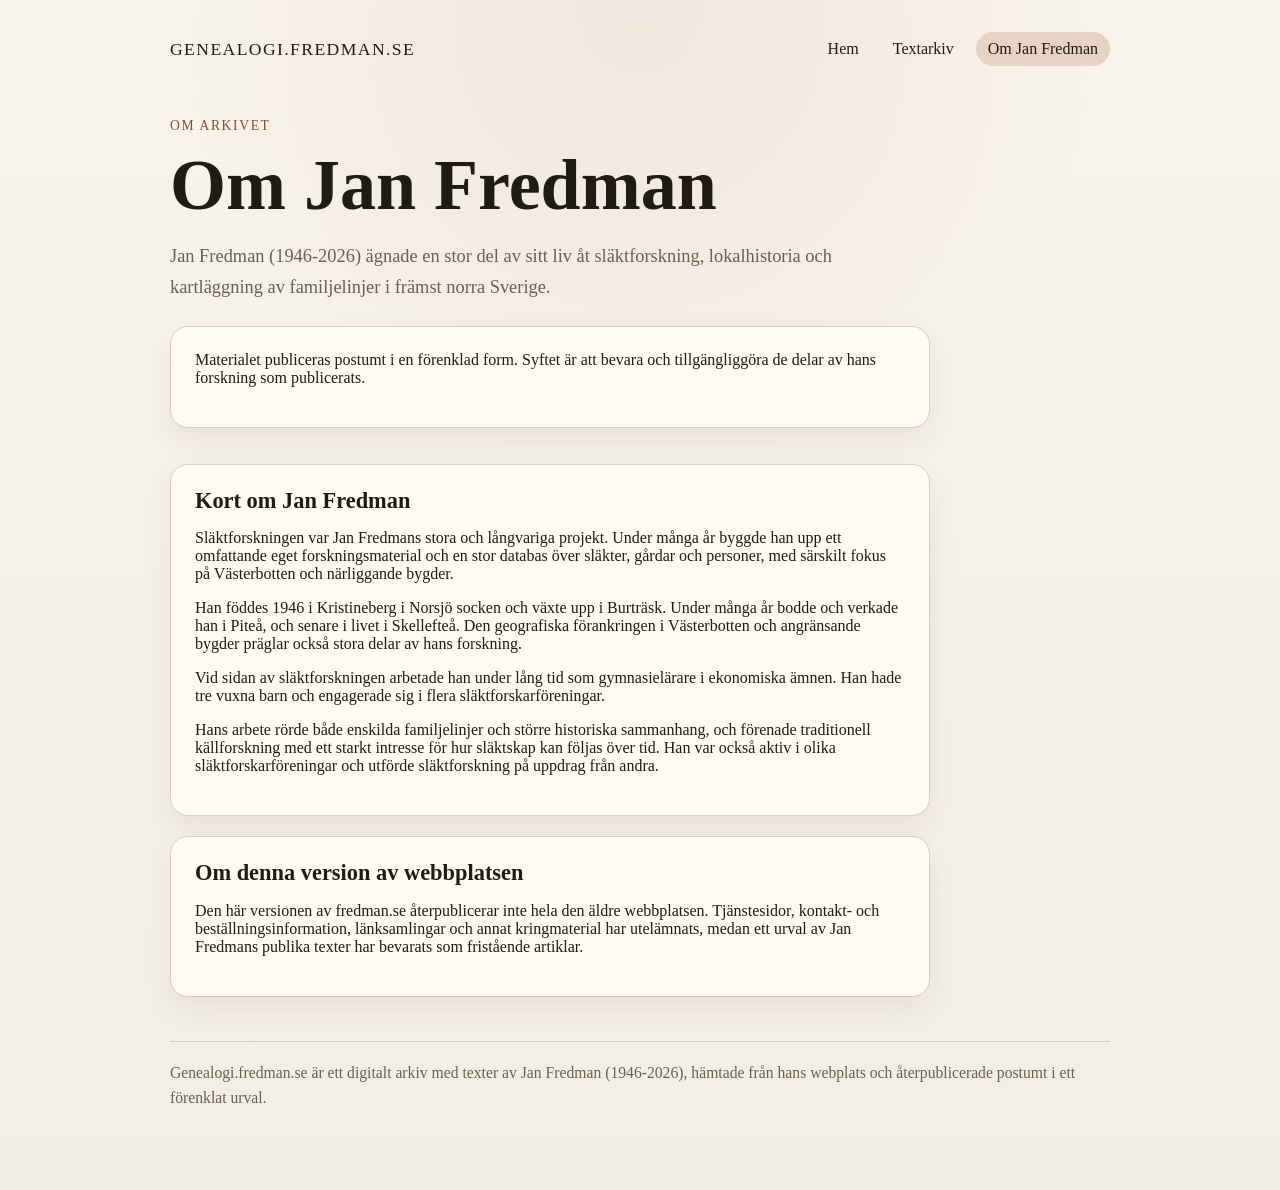
==== docs/om-jan-fredman.html @ 5ae241c5 "förenklad genealogisida" ====
<!doctype html>
<html lang="sv">
<head>
  <meta charset="utf-8">
  <meta name="viewport" content="width=device-width, initial-scale=1">
  <title>Om Jan Fredman | genealogi.fredman.se</title>
  <meta name="description" content="Kort information om Jan Fredman och det digitala arkivet efter hans släktforskning.">
  <link rel="canonical" href="https://genealogi.fredman.se/om-jan-fredman.html">
  <link rel="stylesheet" href="styles.css">
</head>
<body>
  <div class="page-shell">
    <header class="site-header">
      <a class="brand" href="index.html">genealogi.fredman.se</a>
      <nav class="site-nav" aria-label="Huvudmeny">
        <a href="index.html">Hem</a>
        <a href="texter.html">Textarkiv</a>
        <a href="om-jan-fredman.html" aria-current="page">Om Jan Fredman</a>
      </nav>
    </header>

    <main class="article-layout">
      <p class="eyebrow">Om arkivet</p>
      <h1>Om Jan Fredman</h1>
      <p class="lede">
        Jan Fredman (1946-2026) ägnade en stor del av sitt liv åt släktforskning,
        lokalhistoria och kartläggning av familjelinjer i främst norra Sverige.
      </p>

      <div class="notice">
        <p>
          Materialet publiceras postumt i en förenklad form. Syftet är att bevara
          och tillgängliggöra de delar av hans forskning som publicerats.
        </p>
      </div>

      <section class="article-section">
        <h2>Kort om Jan Fredman</h2>
        <p>
          Släktforskningen var Jan Fredmans stora och långvariga projekt. Under många
          år byggde han upp ett omfattande eget forskningsmaterial och en stor databas
          över släkter, gårdar och personer, med särskilt fokus på Västerbotten och
          närliggande bygder.
        </p>
        <p>
          Han föddes 1946 i Kristineberg i Norsjö socken och växte upp i Burträsk.
          Under många år bodde och verkade han i Piteå, och senare i livet i
          Skellefteå. Den geografiska förankringen i Västerbotten och angränsande
          bygder präglar också stora delar av hans forskning.
        </p>
        <p>
          Vid sidan av släktforskningen arbetade han under lång tid som
          gymnasielärare i ekonomiska ämnen. Han hade tre vuxna barn och engagerade sig i flera
          släktforskarföreningar.
        </p>
        <p>
          Hans arbete rörde både enskilda familjelinjer och större historiska
          sammanhang, och förenade traditionell källforskning med ett starkt intresse
          för hur släktskap kan följas över tid. Han var också aktiv i olika
          släktforskarföreningar och utförde släktforskning på uppdrag från andra.
        </p>
      </section>

      <section class="article-section">
        <h2>Om denna version av webbplatsen</h2>
        <p>
        Den här versionen av fredman.se återpublicerar inte hela den äldre webbplatsen. Tjänstesidor, kontakt- och beställningsinformation, länksamlingar och annat kringmaterial har utelämnats, medan ett urval av Jan Fredmans publika texter har bevarats som fristående artiklar.
      </p>
      </section>
    </main>
    <footer class="site-footer">
      <p>Genealogi.fredman.se är ett digitalt arkiv med texter av Jan Fredman (1946-2026), hämtade från hans webplats och återpublicerade postumt i ett förenklat urval.</p>
    </footer>
  </div>
</body>
</html>
---- docs/styles.css ----
:root {
  --bg: #f3eee4;
  --panel: #fffaf2;
  --text: #201b15;
  --muted: #695f53;
  --accent: #8d4a2f;
  --accent-soft: #e7d3c4;
  --border: #dcccc0;
}

* {
  box-sizing: border-box;
}

body {
  margin: 0;
  font-family: Georgia, "Times New Roman", serif;
  background:
    radial-gradient(circle at top, rgba(141, 74, 47, 0.08), transparent 35%),
    linear-gradient(180deg, #f8f3eb 0%, var(--bg) 100%);
  color: var(--text);
}

.page-shell {
  max-width: 980px;
  margin: 0 auto;
  padding: 24px 20px 80px;
}

.page-shell > main {
  padding-top: 28px;
}

.site-header {
  display: flex;
  align-items: center;
  justify-content: space-between;
  gap: 20px;
  padding: 8px 0 24px;
}

.brand {
  color: var(--text);
  text-decoration: none;
  font-size: 1.1rem;
  letter-spacing: 0.08em;
  text-transform: uppercase;
}

.site-nav {
  display: flex;
  flex-wrap: wrap;
  gap: 10px;
}

.site-nav a {
  padding: 8px 12px;
  border-radius: 999px;
  color: var(--text);
  text-decoration: none;
}

.site-nav a[aria-current="page"] {
  background: var(--accent-soft);
}

.hero {
  padding: 0 0 24px;
  margin-bottom: 10px;
}

.eyebrow {
  margin: 0 0 12px;
  color: var(--accent);
  font-size: 0.85rem;
  letter-spacing: 0.12em;
  text-transform: uppercase;
}

h1,
h2,
h3 {
  margin: 0 0 16px;
  line-height: 1.1;
}

h1 {
  font-size: clamp(2.6rem, 7vw, 4.5rem);
}

h2 {
  font-size: 1.4rem;
}

.section-label,
.card-kicker {
  margin: 0 0 10px;
  color: var(--accent);
  font-size: 0.82rem;
  letter-spacing: 0.1em;
  text-transform: uppercase;
}

.intro,
li {
  font-size: 1.1rem;
  line-height: 1.7;
}

.intro {
  max-width: 42rem;
  color: var(--muted);
}

.notice,
.card,
.post-card,
.article-section {
  padding: 24px;
  background: var(--panel);
  border: 1px solid var(--border);
  border-radius: 18px;
  box-shadow: 0 12px 30px rgba(79, 57, 38, 0.08);
}

.notice {
  margin: 0 0 36px;
  max-width: 52rem;
}

.section-block + .section-block {
  margin-top: 36px;
}

.section-head {
  margin-bottom: 18px;
}

.grid {
  display: grid;
  grid-template-columns: repeat(3, minmax(0, 1fr));
  gap: 18px;
}

.post-list {
  display: grid;
  gap: 16px;
}

.post-card h3,
.post-card p,
.article-section h2,
.article-section p,
.notice p,
.card p {
  margin-top: 0;
}

.post-card a {
  color: var(--text);
  text-decoration-thickness: 1px;
  text-underline-offset: 0.15em;
}

.article-layout {
  max-width: 760px;
}

.lede {
  margin: 0 0 22px;
  max-width: 44rem;
  color: var(--muted);
  font-size: 1.15rem;
  line-height: 1.7;
}

.article-section + .article-section {
  margin-top: 20px;
}

.site-footer {
  margin-top: 44px;
  padding-top: 18px;
  border-top: 1px solid var(--border);
  color: var(--muted);
  font-size: 0.98rem;
  line-height: 1.6;
}

.site-footer p {
  margin: 0;
}

ul {
  margin: 0;
  padding-left: 20px;
}

li + li {
  margin-top: 10px;
}

@media (max-width: 760px) {
  .site-header {
    flex-direction: column;
    align-items: flex-start;
  }

  .grid {
    grid-template-columns: 1fr;
  }
}
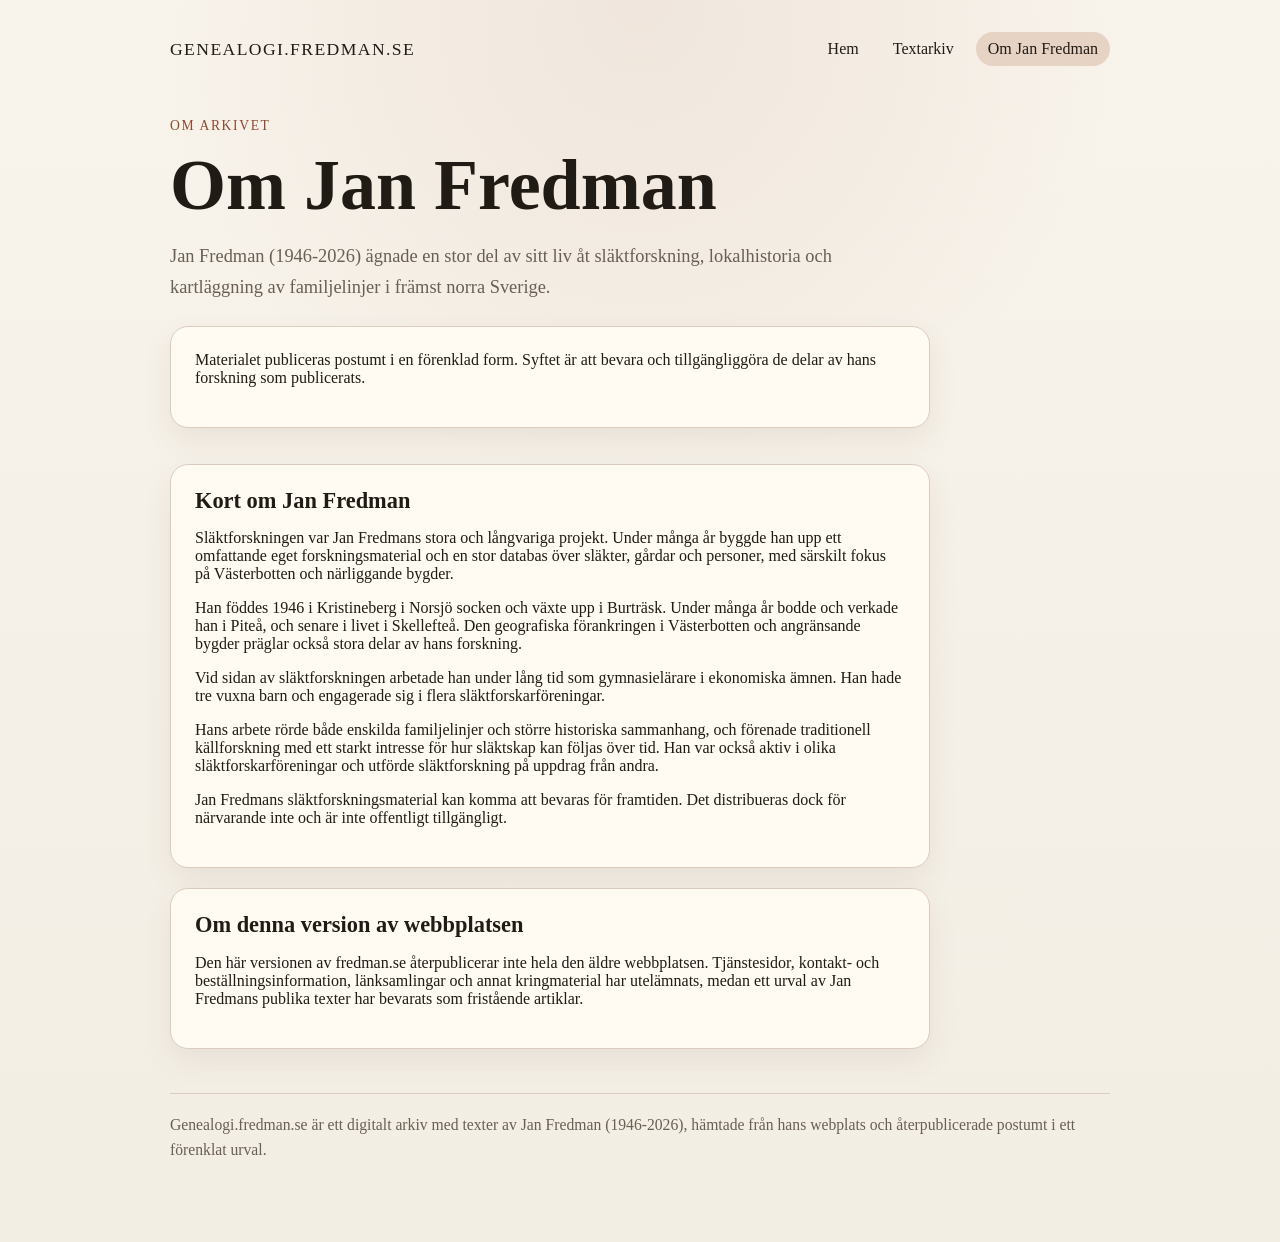
==== commit f97b66e7: "added short note on data (in)availability" ====
--- a/docs/om-jan-fredman.html
+++ b/docs/om-jan-fredman.html
@@ -59,6 +59,11 @@
           för hur släktskap kan följas över tid. Han var också aktiv i olika
           släktforskarföreningar och utförde släktforskning på uppdrag från andra.
         </p>
+        <p>
+          Jan Fredmans släktforskningsmaterial kan komma att bevaras för framtiden.
+          Det distribueras dock för närvarande inte och är inte offentligt
+          tillgängligt.
+        </p>
       </section>
 
       <section class="article-section">
--- a/docs/styles.css
+++ b/docs/styles.css
@@ -86,6 +86,8 @@
 
 h1 {
   font-size: clamp(2.6rem, 7vw, 4.5rem);
+  hyphens: auto;
+  overflow-wrap: break-word;
 }
 
 h2 {
@@ -138,7 +140,7 @@
 
 .grid {
   display: grid;
-  grid-template-columns: repeat(3, minmax(0, 1fr));
+  grid-template-columns: repeat(2, minmax(0, 1fr));
   gap: 18px;
 }
 
@@ -162,6 +164,12 @@
   text-underline-offset: 0.15em;
 }
 
+.card a {
+  color: var(--text);
+  text-decoration-thickness: 1px;
+  text-underline-offset: 0.15em;
+}
+
 .article-layout {
   max-width: 760px;
 }
@@ -201,9 +209,41 @@
 }
 
 @media (max-width: 760px) {
+  .page-shell {
+    padding: 20px 16px 64px;
+  }
+
   .site-header {
     flex-direction: column;
-    align-items: flex-start;
+    align-items: center;
+    text-align: center;
+  }
+
+  .site-nav {
+    justify-content: center;
+  }
+
+  .brand {
+    max-width: 100%;
+    font-size: 0.95rem;
+    letter-spacing: 0.04em;
+    overflow-wrap: anywhere;
+  }
+
+  .hero,
+  .article-layout {
+    text-align: center;
+  }
+
+  .intro,
+  .lede {
+    margin-left: auto;
+    margin-right: auto;
+  }
+
+  h1 {
+    font-size: clamp(1.55rem, 7.2vw, 2.2rem);
+    line-height: 1.03;
   }
 
   .grid {
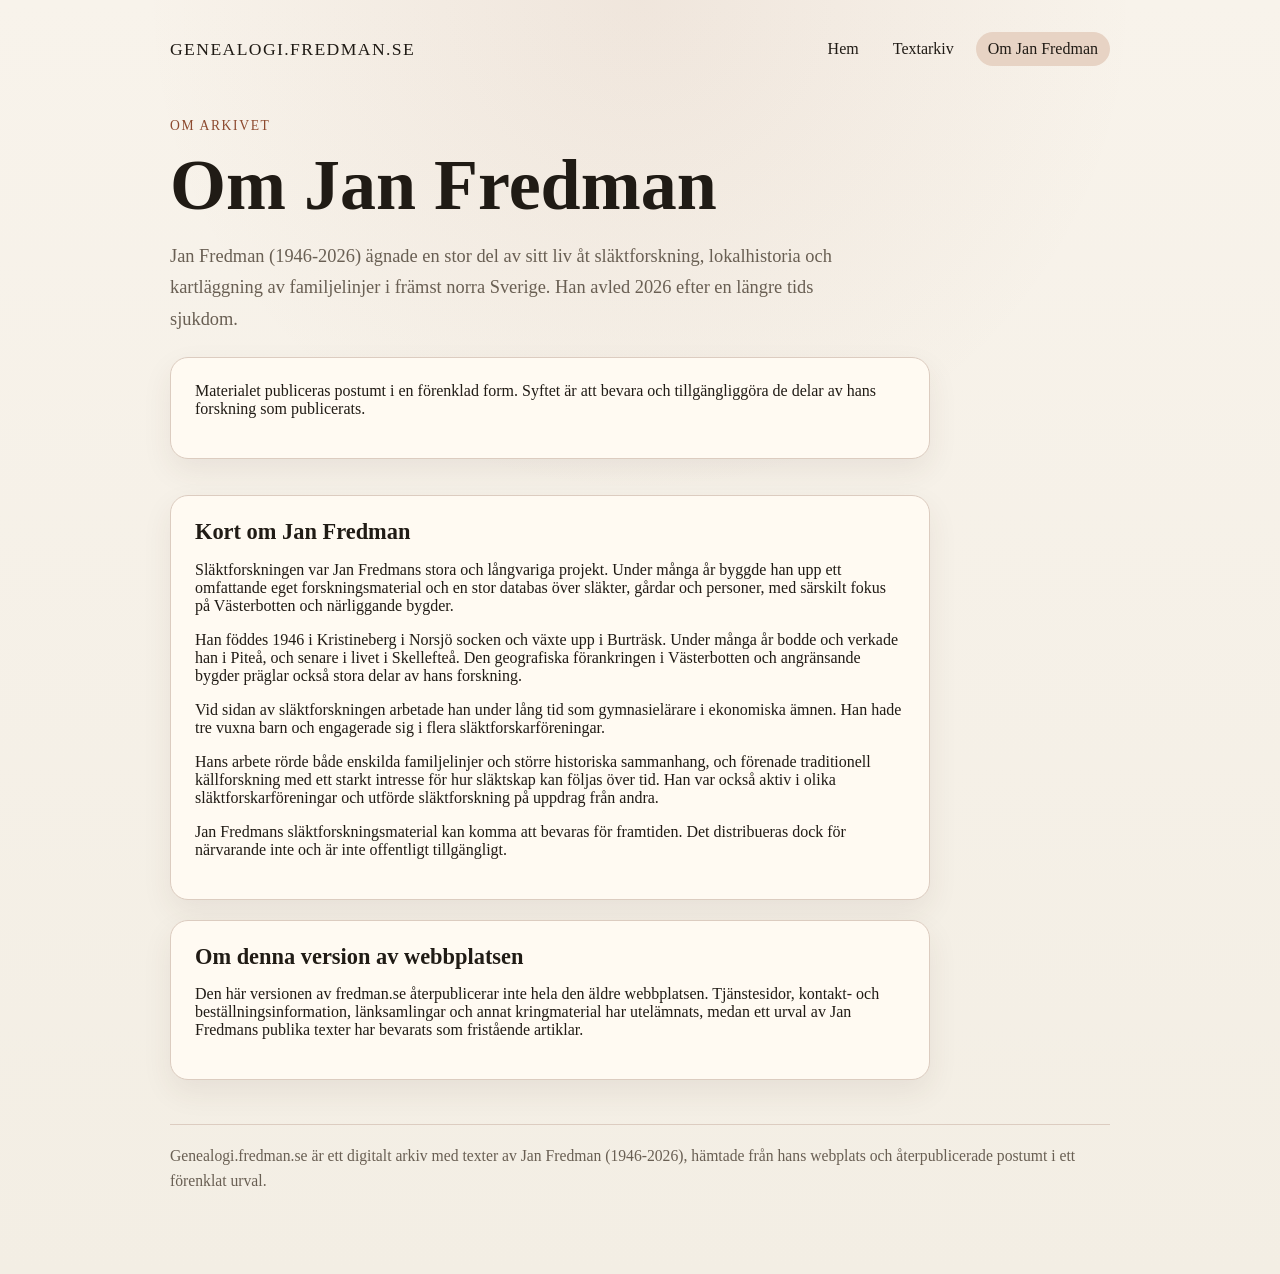
==== commit 20d0468a: "textuppdatering" ====
--- a/docs/om-jan-fredman.html
+++ b/docs/om-jan-fredman.html
@@ -25,6 +25,7 @@
       <p class="lede">
         Jan Fredman (1946-2026) ägnade en stor del av sitt liv åt släktforskning,
         lokalhistoria och kartläggning av familjelinjer i främst norra Sverige.
+        Han avled 2026 efter en längre tids sjukdom.
       </p>
 
       <div class="notice">
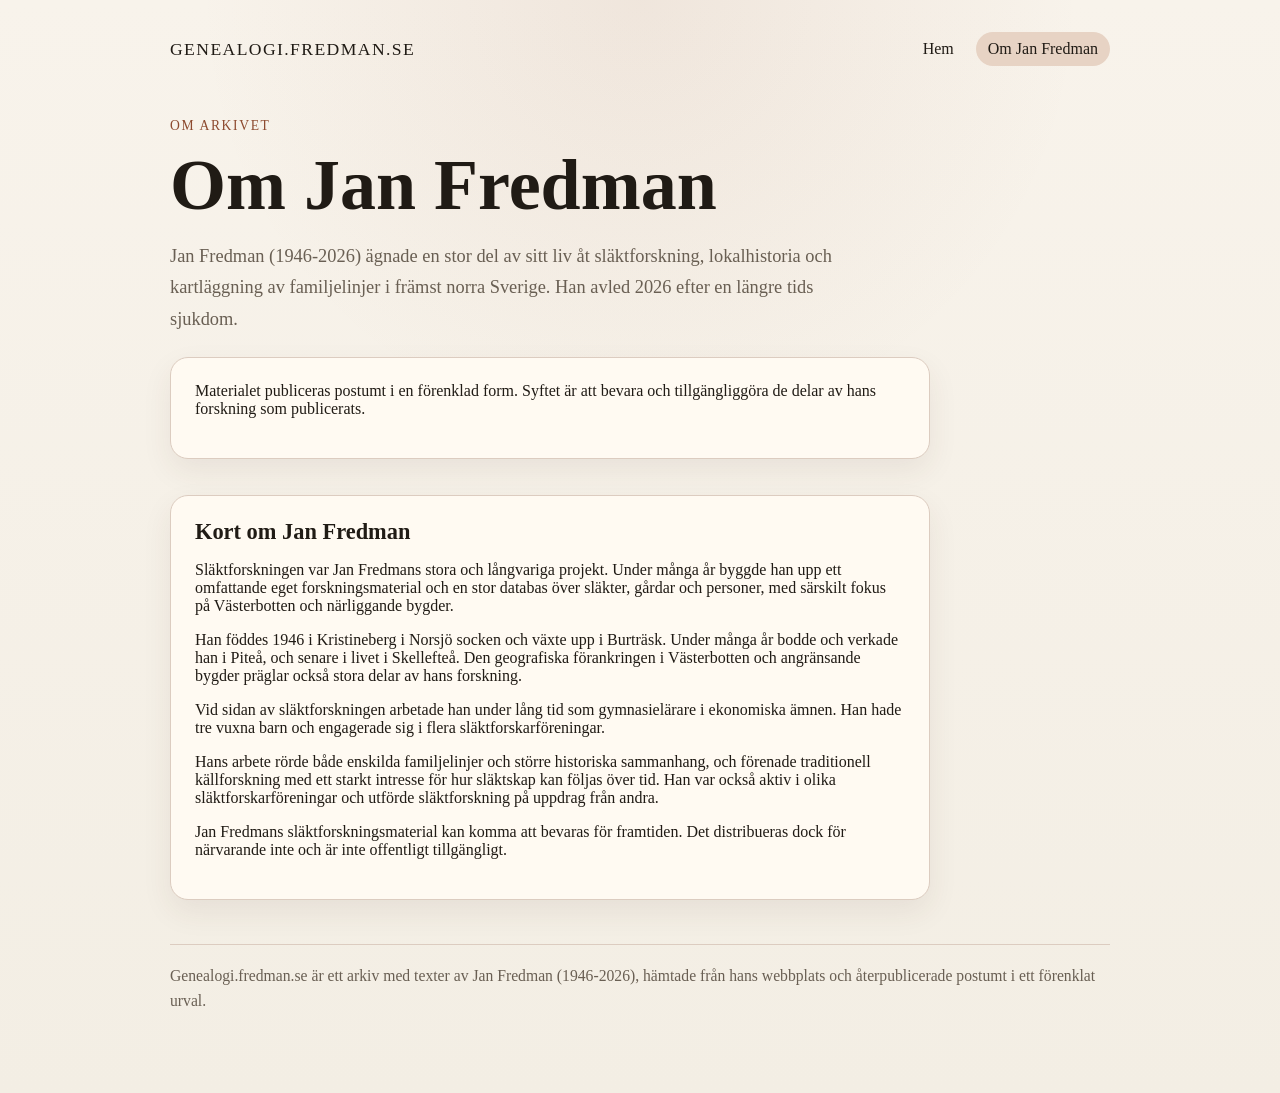
==== commit 35941403: "added favicon, removed redundant texter menu item" ====
--- a/docs/om-jan-fredman.html
+++ b/docs/om-jan-fredman.html
@@ -6,6 +6,10 @@
   <title>Om Jan Fredman | genealogi.fredman.se</title>
   <meta name="description" content="Kort information om Jan Fredman och det digitala arkivet efter hans släktforskning.">
   <link rel="canonical" href="https://genealogi.fredman.se/om-jan-fredman.html">
+  <link rel="icon" type="image/png" sizes="32x32" href="favicon-32.png">
+  <link rel="icon" type="image/png" sizes="16x16" href="favicon-16.png">
+  <link rel="apple-touch-icon" sizes="180x180" href="apple-touch-icon.png">
+  <link rel="icon" href="favicon.ico">
   <link rel="stylesheet" href="styles.css">
 </head>
 <body>
@@ -14,7 +18,6 @@
       <a class="brand" href="index.html">genealogi.fredman.se</a>
       <nav class="site-nav" aria-label="Huvudmeny">
         <a href="index.html">Hem</a>
-        <a href="texter.html">Textarkiv</a>
         <a href="om-jan-fredman.html" aria-current="page">Om Jan Fredman</a>
       </nav>
     </header>
@@ -67,15 +70,9 @@
         </p>
       </section>
 
-      <section class="article-section">
-        <h2>Om denna version av webbplatsen</h2>
-        <p>
-        Den här versionen av fredman.se återpublicerar inte hela den äldre webbplatsen. Tjänstesidor, kontakt- och beställningsinformation, länksamlingar och annat kringmaterial har utelämnats, medan ett urval av Jan Fredmans publika texter har bevarats som fristående artiklar.
-      </p>
-      </section>
     </main>
     <footer class="site-footer">
-      <p>Genealogi.fredman.se är ett digitalt arkiv med texter av Jan Fredman (1946-2026), hämtade från hans webplats och återpublicerade postumt i ett förenklat urval.</p>
+      <p>Genealogi.fredman.se är ett arkiv med texter av Jan Fredman (1946-2026), hämtade från hans webbplats och återpublicerade postumt i ett förenklat urval.</p>
     </footer>
   </div>
 </body>
--- a/docs/styles.css
+++ b/docs/styles.css
@@ -91,6 +91,10 @@
 }
 
 h2 {
+  font-size: 1.4rem;
+}
+
+h3 {
   font-size: 1.4rem;
 }
 
@@ -158,6 +162,11 @@
   margin-top: 0;
 }
 
+.card p {
+  font-size: 1.05rem;
+  line-height: 1.7;
+}
+
 .post-card a {
   color: var(--text);
   text-decoration-thickness: 1px;
@@ -232,13 +241,13 @@
 
   .hero,
   .article-layout {
-    text-align: center;
+    text-align: left;
   }
 
   .intro,
   .lede {
-    margin-left: auto;
-    margin-right: auto;
+    margin-left: 0;
+    margin-right: 0;
   }
 
   h1 {
